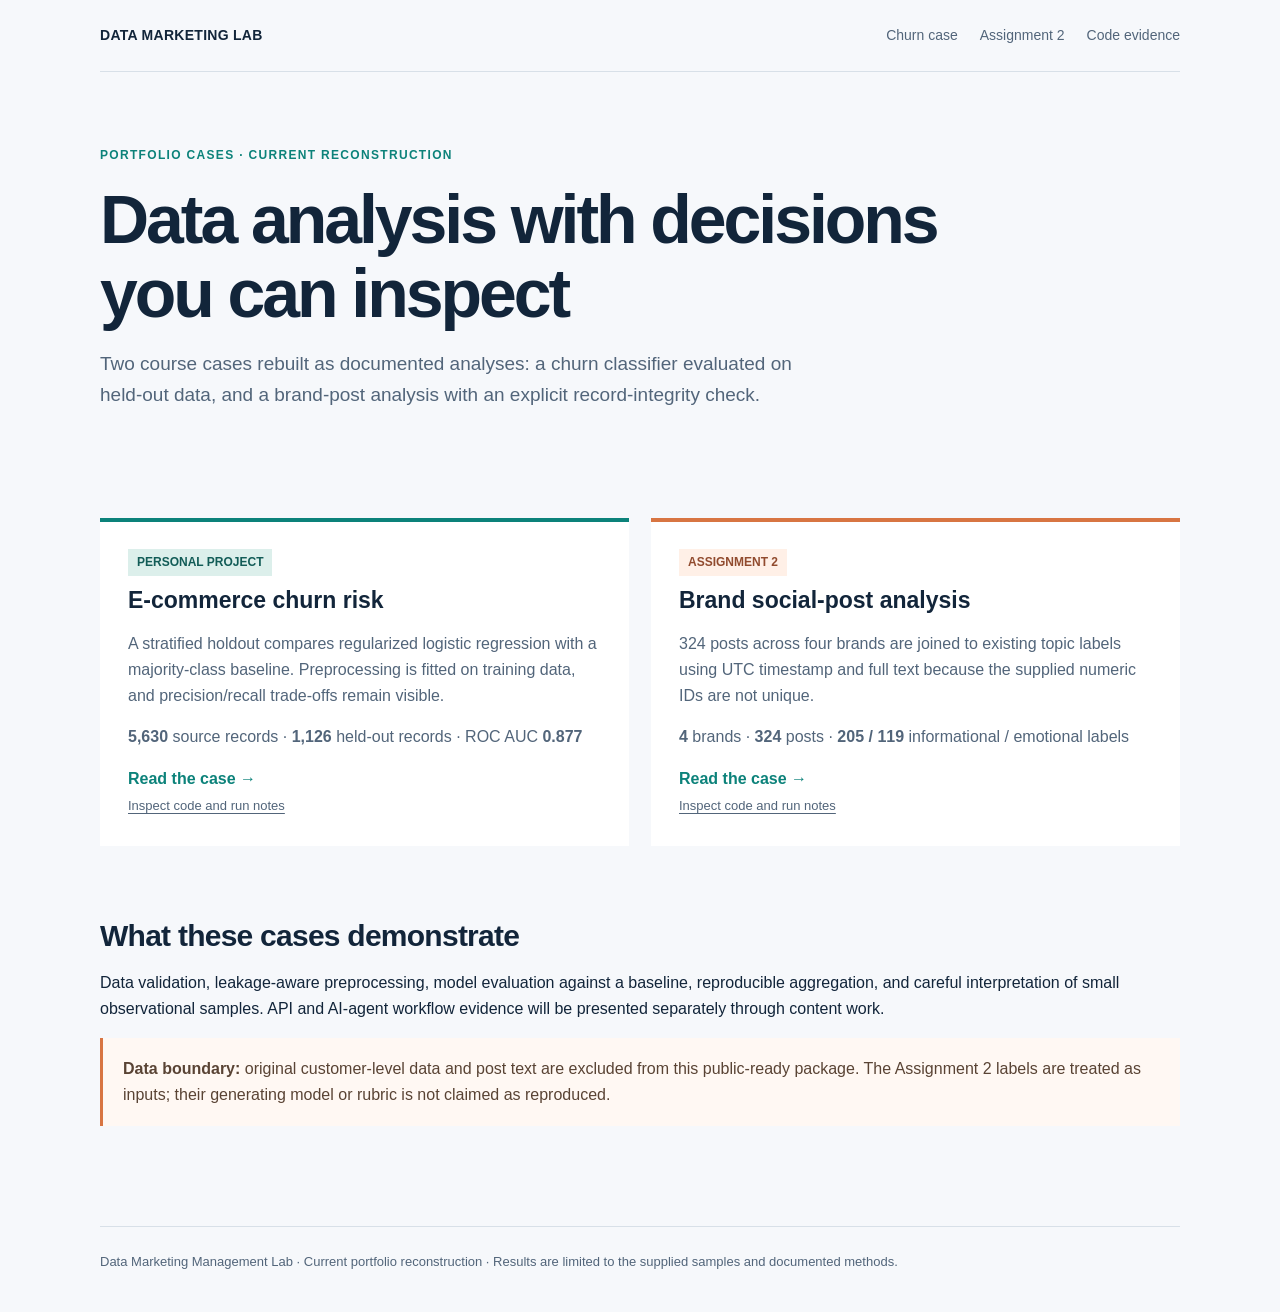
==== data-marketing-management-lab/index.html @ 26bd9522 "Add portfolio homepage and course cases Adds the portfolio landing page and Data Marketing Managemen" ====
<!doctype html><html lang="en"><head><meta charset="utf-8"><meta name="viewport" content="width=device-width,initial-scale=1"><meta name="description" content="Two evidence-backed Data Marketing Management Lab portfolio cases: e-commerce churn evaluation and social-post analysis."><title>Data Marketing Management Lab | Portfolio</title><link rel="stylesheet" href="assets/style.css"></head><body><div class="wrap"><nav class="nav"><a class="brand" href="index.html">DATA MARKETING LAB</a><div class="navlinks"><a href="churn.html">Churn case</a><a href="assignment-2.html">Assignment 2</a><a href="churn/run_rebuild.py">Code evidence</a></div></nav><header class="hero"><div class="eyebrow">Portfolio cases · Current reconstruction</div><h1>Data analysis with decisions you can inspect</h1><p>Two course cases rebuilt as documented analyses: a churn classifier evaluated on held-out data, and a brand-post analysis with an explicit record-integrity check.</p></header><section class="section"><div class="grid"><article class="case"><span class="pill">PERSONAL PROJECT</span><h3>E-commerce churn risk</h3><p>A stratified holdout compares regularized logistic regression with a majority-class baseline. Preprocessing is fitted on training data, and precision/recall trade-offs remain visible.</p><p><strong>5,630</strong> source records · <strong>1,126</strong> held-out records · ROC AUC <strong>0.877</strong></p><a class="link" href="churn.html">Read the case →</a><br><a class="small" href="churn/run_rebuild.py">Inspect code and run notes</a></article><article class="case"><span class="pill" style="background:#fff0e7;color:#914b2e">ASSIGNMENT 2</span><h3>Brand social-post analysis</h3><p>324 posts across four brands are joined to existing topic labels using UTC timestamp and full text because the supplied numeric IDs are not unique.</p><p><strong>4</strong> brands · <strong>324</strong> posts · <strong>205 / 119</strong> informational / emotional labels</p><a class="link" href="assignment-2.html">Read the case →</a><br><a class="small" href="assignment-2/analyze_assignment2.py">Inspect code and run notes</a></article></div></section><section class="section"><h2>What these cases demonstrate</h2><p>Data validation, leakage-aware preprocessing, model evaluation against a baseline, reproducible aggregation, and careful interpretation of small observational samples. API and AI-agent workflow evidence will be presented separately through content work.</p><div class="callout"><strong>Data boundary:</strong> original customer-level data and post text are excluded from this public-ready package. The Assignment 2 labels are treated as inputs; their generating model or rubric is not claimed as reproduced.</div></section><footer class="footer">Data Marketing Management Lab · Current portfolio reconstruction · Results are limited to the supplied samples and documented methods.</footer></div></body></html>
---- data-marketing-management-lab/assets/style.css ----
:root{--ink:#12253a;--muted:#52657a;--paper:#f6f8fb;--white:#fff;--teal:#0c827a;--orange:#d87542;--line:#d8e0e8;--mint:#dcefeb;--blue:#e4ecf5;--serif:Arial,sans-serif;--sans:Arial,sans-serif}*{box-sizing:border-box}body{margin:0;background:var(--paper);color:var(--ink);font:16px/1.62 var(--sans)}a{color:var(--teal);text-underline-offset:3px}a:hover{color:#075d58}.wrap{width:min(1080px,calc(100% - 40px));margin:auto}.nav{display:flex;align-items:center;justify-content:space-between;padding:24px 0;border-bottom:1px solid var(--line);font-size:14px}.brand{font-weight:700;color:var(--ink);text-decoration:none;letter-spacing:.02em}.navlinks{display:flex;gap:22px}.navlinks a{text-decoration:none;color:var(--muted)}.hero{padding:74px 0 52px;max-width:840px}.eyebrow{color:var(--teal);font-weight:700;letter-spacing:.11em;text-transform:uppercase;font-size:12px}.hero h1{font:800 clamp(38px,6vw,68px)/1.08 var(--serif);letter-spacing:-.045em;margin:18px 0}.hero p{font-size:19px;color:var(--muted);max-width:720px}.section{padding:36px 0}.section h2{font:700 30px/1.2 var(--serif);letter-spacing:-.025em;margin:0 0 16px}.grid{display:grid;grid-template-columns:repeat(2,minmax(0,1fr));gap:22px}.case{background:var(--white);border-top:4px solid var(--teal);padding:26px 28px 28px;min-height:300px}.case:nth-child(2){border-color:var(--orange)}.case h3{font:700 23px/1.25 var(--serif);margin:10px 0}.case p{color:var(--muted)}.link{font-weight:700;text-decoration:none}.stats{display:grid;grid-template-columns:repeat(4,minmax(0,1fr));gap:14px;margin:30px 0}.stat{border-top:2px solid var(--teal);padding-top:12px}.stat strong{display:block;font:800 32px/1.1 var(--serif)}.stat span{color:var(--muted);font-size:13px}.callout{padding:18px 20px;border-left:3px solid var(--orange);background:#fff8f3;color:#594334}.steps{display:grid;grid-template-columns:repeat(4,1fr);gap:12px;list-style:none;padding:0;margin:25px 0}.steps li{padding:13px 14px;background:var(--blue);font-size:14px;font-weight:600}.steps li:first-child{background:var(--mint)}.chart{background:#fff;padding:20px;border:1px solid var(--line);margin:24px 0}.chart svg{width:100%;height:auto}.matrix{display:grid;grid-template-columns:1.2fr repeat(2,1fr);max-width:560px;border:1px solid var(--line);background:#fff}.matrix div{padding:13px;border-right:1px solid var(--line);border-bottom:1px solid var(--line)}.matrix .head{background:var(--blue);font-weight:700}.matrix .good{color:#0c6f65;font-weight:700}.matrix .miss{color:#b45530;font-weight:700}.cols{display:grid;grid-template-columns:1fr 1fr;gap:36px;align-items:start}.small{font-size:13px;color:var(--muted)}.footer{margin-top:64px;border-top:1px solid var(--line);padding:24px 0 40px;color:var(--muted);font-size:13px}.pill{display:inline-block;padding:4px 9px;background:var(--mint);color:#125c57;font-size:12px;font-weight:700;margin-right:6px}table{width:100%;border-collapse:collapse;background:#fff;margin:18px 0}th,td{text-align:left;padding:11px 12px;border-bottom:1px solid var(--line)}th{background:var(--blue);font-size:13px}.bar{fill:var(--teal)}.bar-em{fill:var(--orange)}.axis{stroke:#9eacba;stroke-width:1}.label{font:14px var(--sans);fill:var(--ink)}.value{font:700 14px var(--sans);fill:var(--ink)}@media(max-width:760px){.grid,.cols{grid-template-columns:1fr}.stats{grid-template-columns:repeat(2,1fr)}.steps{grid-template-columns:repeat(2,1fr)}.hero{padding:50px 0 32px}.nav{align-items:flex-start;gap:14px;flex-direction:column}.navlinks{gap:14px;flex-wrap:wrap}.case{min-height:unset}}
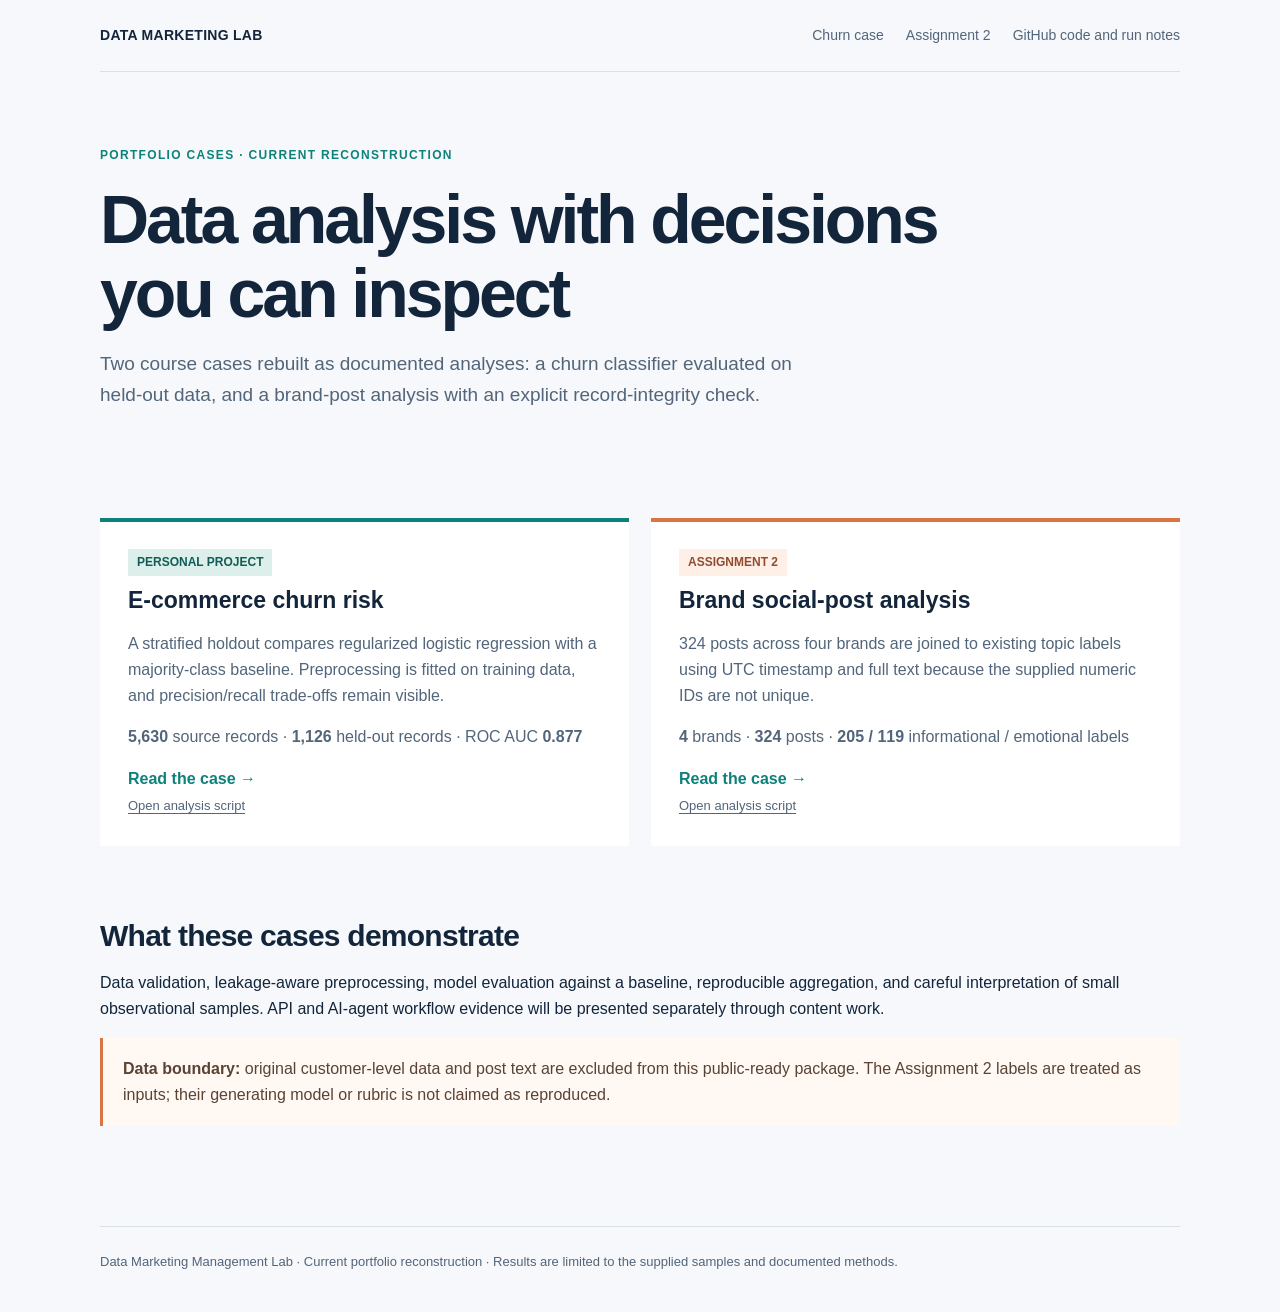
==== commit cca28a0e: "Fix code and run-note links" ====
--- a/data-marketing-management-lab/index.html
+++ b/data-marketing-management-lab/index.html
@@ -1 +1 @@
-<!doctype html><html lang="en"><head><meta charset="utf-8"><meta name="viewport" content="width=device-width,initial-scale=1"><meta name="description" content="Two evidence-backed Data Marketing Management Lab portfolio cases: e-commerce churn evaluation and social-post analysis."><title>Data Marketing Management Lab | Portfolio</title><link rel="stylesheet" href="assets/style.css"></head><body><div class="wrap"><nav class="nav"><a class="brand" href="index.html">DATA MARKETING LAB</a><div class="navlinks"><a href="churn.html">Churn case</a><a href="assignment-2.html">Assignment 2</a><a href="churn/run_rebuild.py">Code evidence</a></div></nav><header class="hero"><div class="eyebrow">Portfolio cases · Current reconstruction</div><h1>Data analysis with decisions you can inspect</h1><p>Two course cases rebuilt as documented analyses: a churn classifier evaluated on held-out data, and a brand-post analysis with an explicit record-integrity check.</p></header><section class="section"><div class="grid"><article class="case"><span class="pill">PERSONAL PROJECT</span><h3>E-commerce churn risk</h3><p>A stratified holdout compares regularized logistic regression with a majority-class baseline. Preprocessing is fitted on training data, and precision/recall trade-offs remain visible.</p><p><strong>5,630</strong> source records · <strong>1,126</strong> held-out records · ROC AUC <strong>0.877</strong></p><a class="link" href="churn.html">Read the case →</a><br><a class="small" href="churn/run_rebuild.py">Inspect code and run notes</a></article><article class="case"><span class="pill" style="background:#fff0e7;color:#914b2e">ASSIGNMENT 2</span><h3>Brand social-post analysis</h3><p>324 posts across four brands are joined to existing topic labels using UTC timestamp and full text because the supplied numeric IDs are not unique.</p><p><strong>4</strong> brands · <strong>324</strong> posts · <strong>205 / 119</strong> informational / emotional labels</p><a class="link" href="assignment-2.html">Read the case →</a><br><a class="small" href="assignment-2/analyze_assignment2.py">Inspect code and run notes</a></article></div></section><section class="section"><h2>What these cases demonstrate</h2><p>Data validation, leakage-aware preprocessing, model evaluation against a baseline, reproducible aggregation, and careful interpretation of small observational samples. API and AI-agent workflow evidence will be presented separately through content work.</p><div class="callout"><strong>Data boundary:</strong> original customer-level data and post text are excluded from this public-ready package. The Assignment 2 labels are treated as inputs; their generating model or rubric is not claimed as reproduced.</div></section><footer class="footer">Data Marketing Management Lab · Current portfolio reconstruction · Results are limited to the supplied samples and documented methods.</footer></div></body></html>+<!doctype html><html lang="en"><head><meta charset="utf-8"><meta name="viewport" content="width=device-width,initial-scale=1"><meta name="description" content="Two evidence-backed Data Marketing Management Lab portfolio cases: e-commerce churn evaluation and social-post analysis."><title>Data Marketing Management Lab | Portfolio</title><link rel="stylesheet" href="assets/style.css"></head><body><div class="wrap"><nav class="nav"><a class="brand" href="index.html">DATA MARKETING LAB</a><div class="navlinks"><a href="churn.html">Churn case</a><a href="assignment-2.html">Assignment 2</a><a href="https://github.com/daweiyang512/portfolio/tree/main/data-marketing-management-lab">GitHub code and run notes</a></div></nav><header class="hero"><div class="eyebrow">Portfolio cases · Current reconstruction</div><h1>Data analysis with decisions you can inspect</h1><p>Two course cases rebuilt as documented analyses: a churn classifier evaluated on held-out data, and a brand-post analysis with an explicit record-integrity check.</p></header><section class="section"><div class="grid"><article class="case"><span class="pill">PERSONAL PROJECT</span><h3>E-commerce churn risk</h3><p>A stratified holdout compares regularized logistic regression with a majority-class baseline. Preprocessing is fitted on training data, and precision/recall trade-offs remain visible.</p><p><strong>5,630</strong> source records · <strong>1,126</strong> held-out records · ROC AUC <strong>0.877</strong></p><a class="link" href="churn.html">Read the case →</a><br><a class="small" href="churn/run_rebuild.py">Open analysis script</a></article><article class="case"><span class="pill" style="background:#fff0e7;color:#914b2e">ASSIGNMENT 2</span><h3>Brand social-post analysis</h3><p>324 posts across four brands are joined to existing topic labels using UTC timestamp and full text because the supplied numeric IDs are not unique.</p><p><strong>4</strong> brands · <strong>324</strong> posts · <strong>205 / 119</strong> informational / emotional labels</p><a class="link" href="assignment-2.html">Read the case →</a><br><a class="small" href="assignment-2/analyze_assignment2.py">Open analysis script</a></article></div></section><section class="section"><h2>What these cases demonstrate</h2><p>Data validation, leakage-aware preprocessing, model evaluation against a baseline, reproducible aggregation, and careful interpretation of small observational samples. API and AI-agent workflow evidence will be presented separately through content work.</p><div class="callout"><strong>Data boundary:</strong> original customer-level data and post text are excluded from this public-ready package. The Assignment 2 labels are treated as inputs; their generating model or rubric is not claimed as reproduced.</div></section><footer class="footer">Data Marketing Management Lab · Current portfolio reconstruction · Results are limited to the supplied samples and documented methods.</footer></div></body></html>
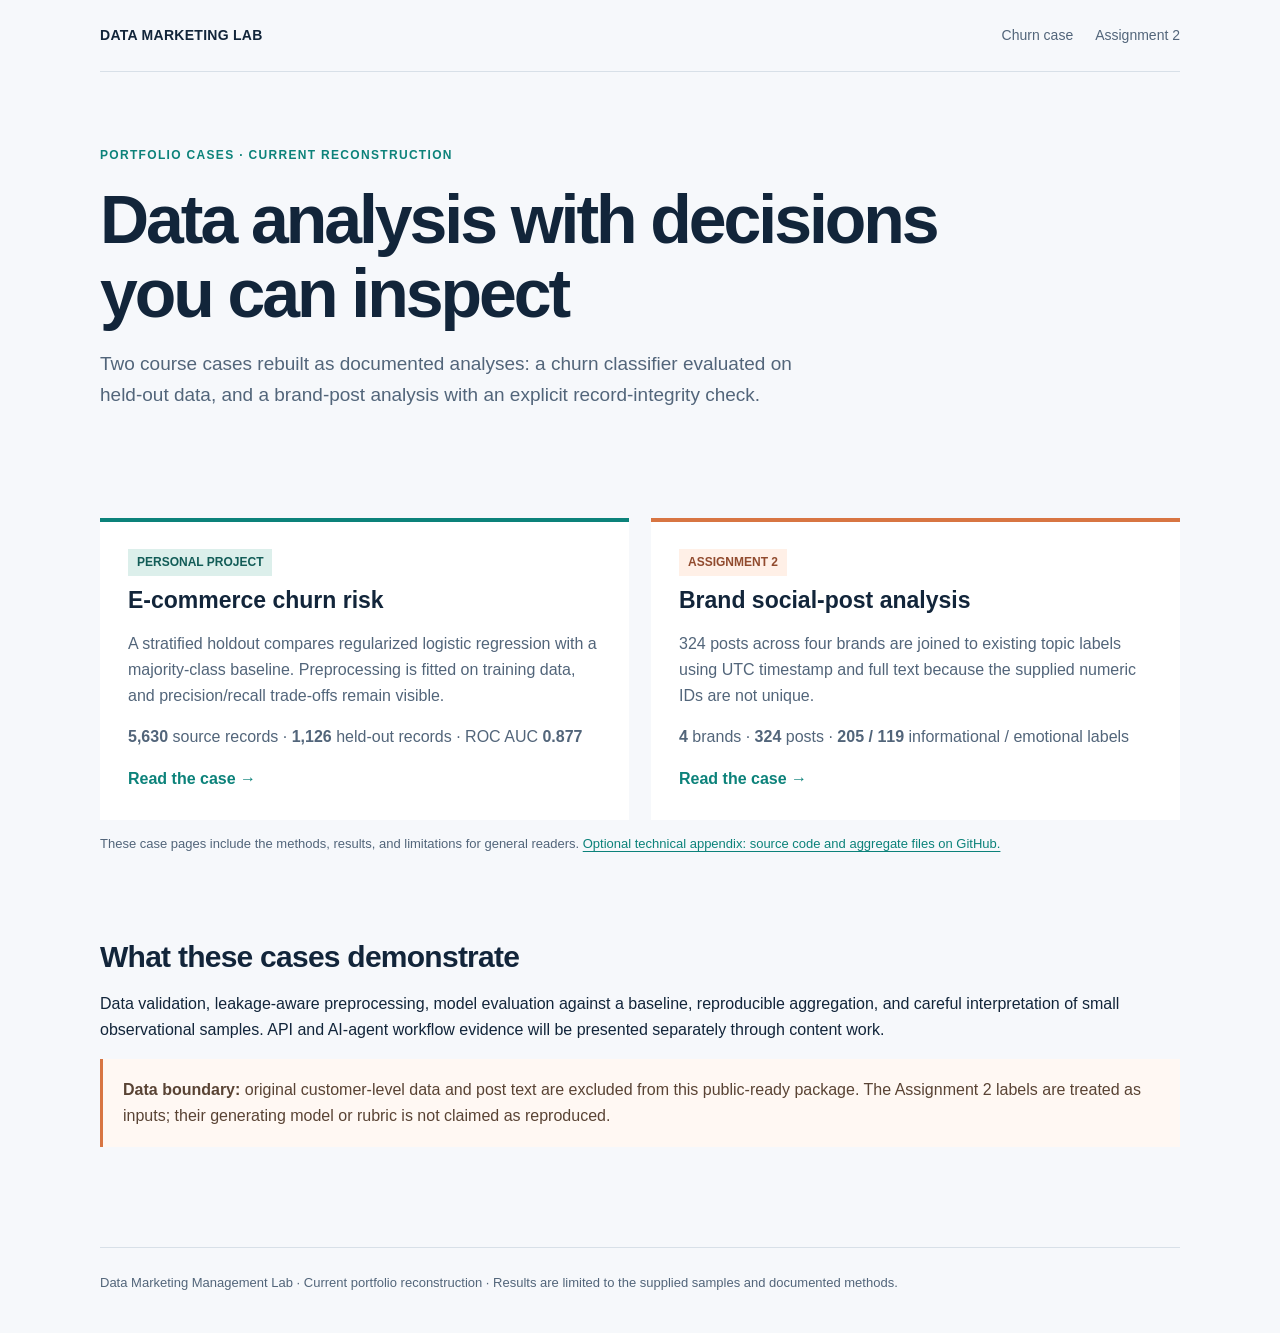
==== commit 7603dbb3: "Restore portfolio homepage and cases" ====
--- a/data-marketing-management-lab/index.html
+++ b/data-marketing-management-lab/index.html
@@ -1 +1 @@
-<!doctype html><html lang="en"><head><meta charset="utf-8"><meta name="viewport" content="width=device-width,initial-scale=1"><meta name="description" content="Two evidence-backed Data Marketing Management Lab portfolio cases: e-commerce churn evaluation and social-post analysis."><title>Data Marketing Management Lab | Portfolio</title><link rel="stylesheet" href="assets/style.css"></head><body><div class="wrap"><nav class="nav"><a class="brand" href="index.html">DATA MARKETING LAB</a><div class="navlinks"><a href="churn.html">Churn case</a><a href="assignment-2.html">Assignment 2</a><a href="https://github.com/daweiyang512/portfolio/tree/main/data-marketing-management-lab">GitHub code and run notes</a></div></nav><header class="hero"><div class="eyebrow">Portfolio cases · Current reconstruction</div><h1>Data analysis with decisions you can inspect</h1><p>Two course cases rebuilt as documented analyses: a churn classifier evaluated on held-out data, and a brand-post analysis with an explicit record-integrity check.</p></header><section class="section"><div class="grid"><article class="case"><span class="pill">PERSONAL PROJECT</span><h3>E-commerce churn risk</h3><p>A stratified holdout compares regularized logistic regression with a majority-class baseline. Preprocessing is fitted on training data, and precision/recall trade-offs remain visible.</p><p><strong>5,630</strong> source records · <strong>1,126</strong> held-out records · ROC AUC <strong>0.877</strong></p><a class="link" href="churn.html">Read the case →</a><br><a class="small" href="churn/run_rebuild.py">Open analysis script</a></article><article class="case"><span class="pill" style="background:#fff0e7;color:#914b2e">ASSIGNMENT 2</span><h3>Brand social-post analysis</h3><p>324 posts across four brands are joined to existing topic labels using UTC timestamp and full text because the supplied numeric IDs are not unique.</p><p><strong>4</strong> brands · <strong>324</strong> posts · <strong>205 / 119</strong> informational / emotional labels</p><a class="link" href="assignment-2.html">Read the case →</a><br><a class="small" href="assignment-2/analyze_assignment2.py">Open analysis script</a></article></div></section><section class="section"><h2>What these cases demonstrate</h2><p>Data validation, leakage-aware preprocessing, model evaluation against a baseline, reproducible aggregation, and careful interpretation of small observational samples. API and AI-agent workflow evidence will be presented separately through content work.</p><div class="callout"><strong>Data boundary:</strong> original customer-level data and post text are excluded from this public-ready package. The Assignment 2 labels are treated as inputs; their generating model or rubric is not claimed as reproduced.</div></section><footer class="footer">Data Marketing Management Lab · Current portfolio reconstruction · Results are limited to the supplied samples and documented methods.</footer></div></body></html>+<!doctype html><html lang="en"><head><meta charset="utf-8"><meta name="viewport" content="width=device-width,initial-scale=1"><meta name="description" content="Two evidence-backed Data Marketing Management Lab portfolio cases: e-commerce churn evaluation and social-post analysis."><title>Data Marketing Management Lab | Portfolio</title><link rel="stylesheet" href="assets/style.css"></head><body><div class="wrap"><nav class="nav"><a class="brand" href="index.html">DATA MARKETING LAB</a><div class="navlinks"><a href="churn.html">Churn case</a><a href="assignment-2.html">Assignment 2</a></div></nav><header class="hero"><div class="eyebrow">Portfolio cases · Current reconstruction</div><h1>Data analysis with decisions you can inspect</h1><p>Two course cases rebuilt as documented analyses: a churn classifier evaluated on held-out data, and a brand-post analysis with an explicit record-integrity check.</p></header><section class="section"><div class="grid"><article class="case"><span class="pill">PERSONAL PROJECT</span><h3>E-commerce churn risk</h3><p>A stratified holdout compares regularized logistic regression with a majority-class baseline. Preprocessing is fitted on training data, and precision/recall trade-offs remain visible.</p><p><strong>5,630</strong> source records · <strong>1,126</strong> held-out records · ROC AUC <strong>0.877</strong></p><a class="link" href="churn.html">Read the case →</a></article><article class="case"><span class="pill" style="background:#fff0e7;color:#914b2e">ASSIGNMENT 2</span><h3>Brand social-post analysis</h3><p>324 posts across four brands are joined to existing topic labels using UTC timestamp and full text because the supplied numeric IDs are not unique.</p><p><strong>4</strong> brands · <strong>324</strong> posts · <strong>205 / 119</strong> informational / emotional labels</p><a class="link" href="assignment-2.html">Read the case →</a></article></div><p class="small">These case pages include the methods, results, and limitations for general readers. <a href="https://github.com/daweiyang512/portfolio/tree/main/data-marketing-management-lab">Optional technical appendix: source code and aggregate files on GitHub.</a></p></section><section class="section"><h2>What these cases demonstrate</h2><p>Data validation, leakage-aware preprocessing, model evaluation against a baseline, reproducible aggregation, and careful interpretation of small observational samples. API and AI-agent workflow evidence will be presented separately through content work.</p><div class="callout"><strong>Data boundary:</strong> original customer-level data and post text are excluded from this public-ready package. The Assignment 2 labels are treated as inputs; their generating model or rubric is not claimed as reproduced.</div></section><footer class="footer">Data Marketing Management Lab · Current portfolio reconstruction · Results are limited to the supplied samples and documented methods.</footer></div></body></html>
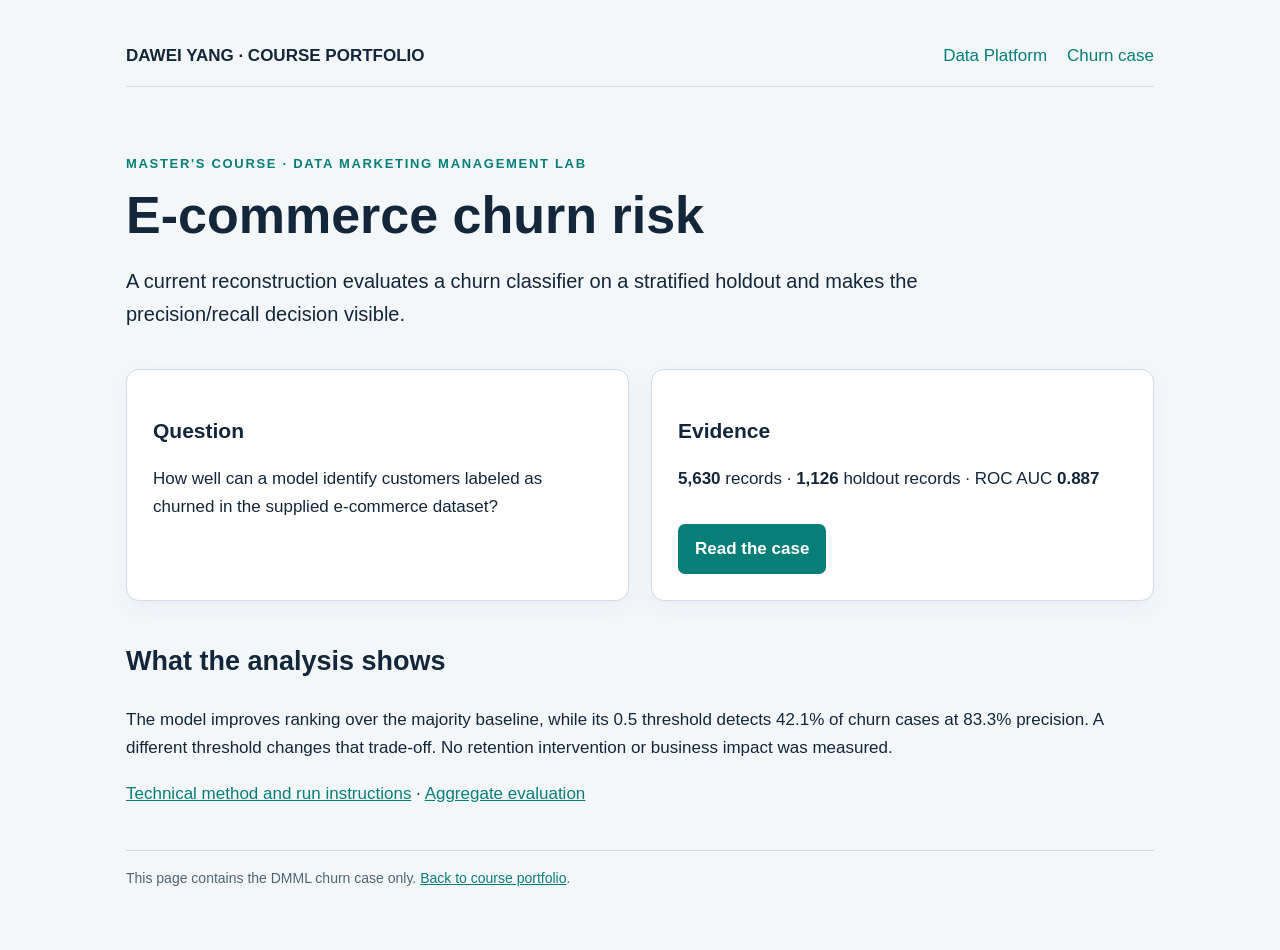
==== commit 3b82ba4e: "Add files via upload" ====
--- a/data-marketing-management-lab/index.html
+++ b/data-marketing-management-lab/index.html
@@ -1 +1,7 @@
-<!doctype html><html lang="en"><head><meta charset="utf-8"><meta name="viewport" content="width=device-width,initial-scale=1"><meta name="description" content="Two evidence-backed Data Marketing Management Lab portfolio cases: e-commerce churn evaluation and social-post analysis."><title>Data Marketing Management Lab | Portfolio</title><link rel="stylesheet" href="assets/style.css"></head><body><div class="wrap"><nav class="nav"><a class="brand" href="index.html">DATA MARKETING LAB</a><div class="navlinks"><a href="churn.html">Churn case</a><a href="assignment-2.html">Assignment 2</a></div></nav><header class="hero"><div class="eyebrow">Portfolio cases · Current reconstruction</div><h1>Data analysis with decisions you can inspect</h1><p>Two course cases rebuilt as documented analyses: a churn classifier evaluated on held-out data, and a brand-post analysis with an explicit record-integrity check.</p></header><section class="section"><div class="grid"><article class="case"><span class="pill">PERSONAL PROJECT</span><h3>E-commerce churn risk</h3><p>A stratified holdout compares regularized logistic regression with a majority-class baseline. Preprocessing is fitted on training data, and precision/recall trade-offs remain visible.</p><p><strong>5,630</strong> source records · <strong>1,126</strong> held-out records · ROC AUC <strong>0.877</strong></p><a class="link" href="churn.html">Read the case →</a></article><article class="case"><span class="pill" style="background:#fff0e7;color:#914b2e">ASSIGNMENT 2</span><h3>Brand social-post analysis</h3><p>324 posts across four brands are joined to existing topic labels using UTC timestamp and full text because the supplied numeric IDs are not unique.</p><p><strong>4</strong> brands · <strong>324</strong> posts · <strong>205 / 119</strong> informational / emotional labels</p><a class="link" href="assignment-2.html">Read the case →</a></article></div><p class="small">These case pages include the methods, results, and limitations for general readers. <a href="https://github.com/daweiyang512/portfolio/tree/main/data-marketing-management-lab">Optional technical appendix: source code and aggregate files on GitHub.</a></p></section><section class="section"><h2>What these cases demonstrate</h2><p>Data validation, leakage-aware preprocessing, model evaluation against a baseline, reproducible aggregation, and careful interpretation of small observational samples. API and AI-agent workflow evidence will be presented separately through content work.</p><div class="callout"><strong>Data boundary:</strong> original customer-level data and post text are excluded from this public-ready package. The Assignment 2 labels are treated as inputs; their generating model or rubric is not claimed as reproduced.</div></section><footer class="footer">Data Marketing Management Lab · Current portfolio reconstruction · Results are limited to the supplied samples and documented methods.</footer></div></body></html>
+<!doctype html>
+<html lang="en"><head><meta charset="utf-8"><meta name="viewport" content="width=device-width,initial-scale=1"><title>Data Marketing Management Lab | Dawei Yang</title><link rel="stylesheet" href="../assets/style.css"></head>
+<body><main class="wrap"><nav class="nav"><a class="brand" href="../index.html">DAWEI YANG · COURSE PORTFOLIO</a><div class="navlinks"><a href="../data-platform/index.html">Data Platform</a><a href="churn.html">Churn case</a></div></nav>
+<header class="hero"><p class="eyebrow">Master's course · Data Marketing Management Lab</p><h2>E-commerce churn risk</h2><p class="lead">A current reconstruction evaluates a churn classifier on a stratified holdout and makes the precision/recall decision visible.</p></header>
+<section class="grid"><article class="card"><h3>Question</h3><p>How well can a model identify customers labeled as churned in the supplied e-commerce dataset?</p></article><article class="card"><h3>Evidence</h3><p><strong>5,630</strong> records · <strong>1,126</strong> holdout records · ROC AUC <strong>0.887</strong></p><a class="button" href="churn.html">Read the case</a></article></section>
+<section class="section"><h2>What the analysis shows</h2><p>The model improves ranking over the majority baseline, while its 0.5 threshold detects 42.1% of churn cases at 83.3% precision. A different threshold changes that trade-off. No retention intervention or business impact was measured.</p><p><a href="churn/README.md">Technical method and run instructions</a> · <a href="churn/outputs/evaluation.json">Aggregate evaluation</a></p></section>
+<footer class="footer">This page contains the DMML churn case only. <a href="../index.html">Back to course portfolio</a>.</footer></main></body></html>
--- a/assets/style.css
+++ b/assets/style.css
@@ -0,0 +1,2 @@
+:root{--ink:#13263a;--muted:#506478;--paper:#f4f7fa;--teal:#087e78;--line:#d3dce4;--white:#fff;--soft:#e4f3f1;--warn:#fff2eb}
+*{box-sizing:border-box}body{margin:0;background:var(--paper);color:var(--ink);font:17px/1.65 Arial,Helvetica,sans-serif}a{color:#087e78}a:focus-visible{outline:3px solid #e5814e;outline-offset:3px}.wrap{max-width:1080px;margin:auto;padding:42px 26px 60px}.hero{padding:28px 0 18px}.eyebrow{color:var(--teal);font-size:13px;font-weight:700;letter-spacing:.13em;text-transform:uppercase;margin:0 0 12px}.hero h1{font-size:clamp(38px,7vw,64px);line-height:1.08;margin:8px 0 16px}.hero h2{font-size:clamp(32px,5vw,52px);line-height:1.12;margin:8px 0 18px}.lead{font-size:20px;max-width:820px}.muted,.small{color:var(--muted)}.grid{display:grid;grid-template-columns:repeat(auto-fit,minmax(290px,1fr));gap:22px}.card,.panel{background:var(--white);border:1px solid var(--line);border-radius:13px;padding:26px;box-shadow:0 7px 22px #13263a0b}.card h2{font-size:25px;margin:0 0 14px}.card h3{font-size:21px;margin:18px 0 8px}.button{display:inline-block;margin-top:14px;background:var(--teal);color:#fff;text-decoration:none;font-weight:700;padding:11px 17px;border-radius:7px}.button:hover{filter:brightness(.92)}.nav{display:flex;align-items:center;justify-content:space-between;gap:16px;border-bottom:1px solid var(--line);padding:0 0 16px;margin-bottom:38px}.nav a{text-decoration:none}.brand{font-weight:700;color:var(--ink)}.navlinks{display:flex;flex-wrap:wrap;gap:20px}.section{margin:38px 0}.section h2{font-size:27px}.section h3{font-size:21px}.statline{color:var(--muted)}.statline strong{color:var(--ink)}.statline span{padding:0 4px}.table-wrap{overflow-x:auto}.data-table{width:100%;border-collapse:collapse;background:white;margin:20px 0}.data-table th,.data-table td{text-align:left;padding:11px 13px;border-bottom:1px solid var(--line)}.data-table th{background:#eaf1f5}.callout{border-left:4px solid #e5814e;background:var(--warn);padding:15px 18px;margin:22px 0;color:#553a2d}.note{border-left:4px solid var(--teal);background:var(--soft);padding:15px 18px;margin:22px 0}.footer{border-top:1px solid var(--line);margin-top:42px;padding-top:16px;color:var(--muted);font-size:14px}.pill{display:inline-block;background:var(--soft);color:#075d58;padding:4px 9px;font-size:12px;font-weight:700;letter-spacing:.05em;text-transform:uppercase}code{background:#eef2f6;padding:2px 5px;border-radius:4px}pre{background:#13263a;color:#eff5f9;padding:16px;border-radius:8px;overflow:auto;font-size:14px}@media(max-width:650px){.wrap{padding:24px 17px 42px}.nav{align-items:flex-start;flex-direction:column}.card,.panel{padding:20px}}
